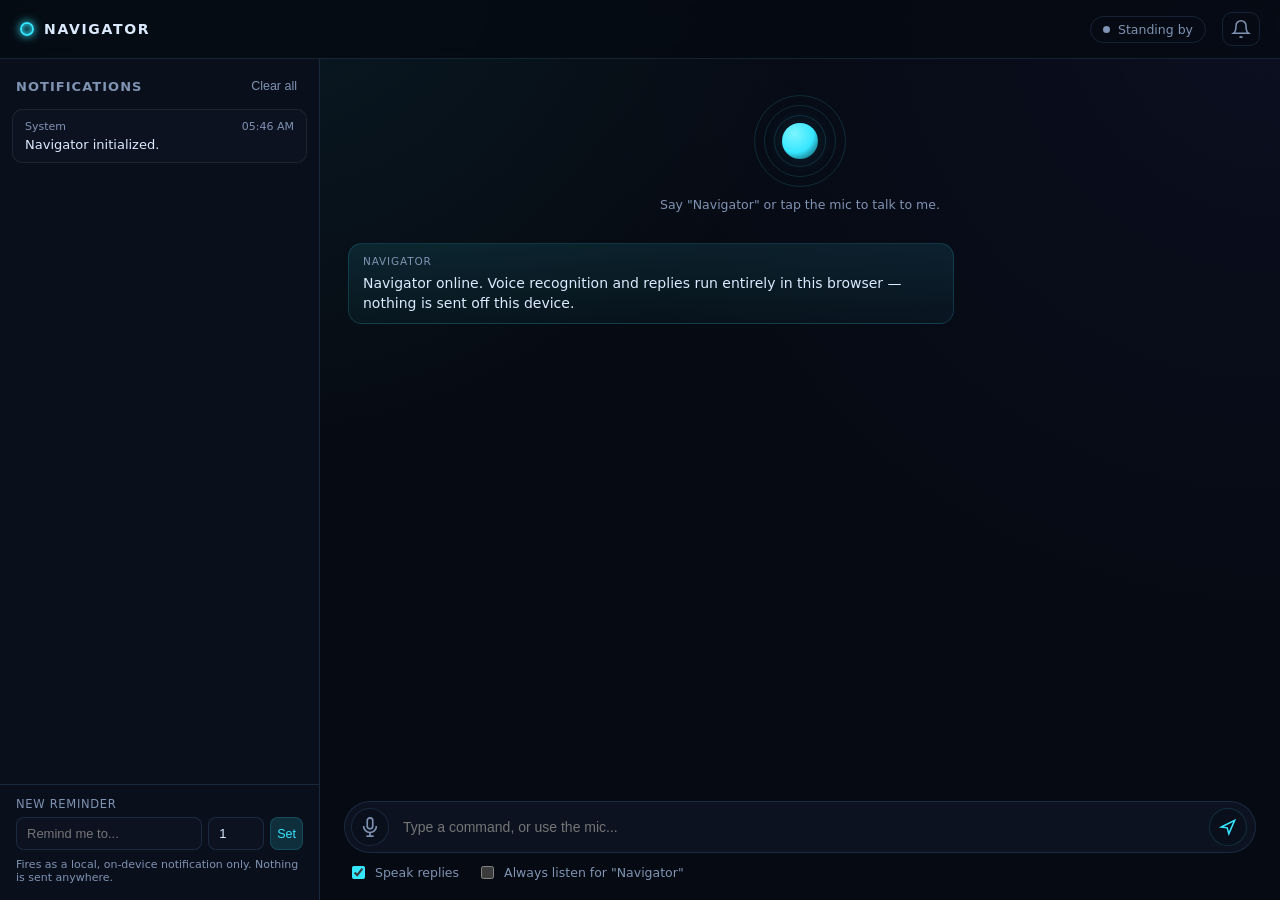
==== navigator/index.html @ 28deb1f8 "Add Navigator: Jarvis-style voice assistant console with notifications - Dark HUD theme, pulsing orb" ====
<!DOCTYPE html>
<html lang="en">
<head>
  <meta charset="UTF-8" />
  <meta name="viewport" content="width=device-width, initial-scale=1.0" />
  <title>Navigator</title>
  <link rel="stylesheet" href="styles.css" />
</head>
<body>
  <div class="app">

    <!-- ===== Header ===== -->
    <header class="topbar">
      <div class="brand">
        <span class="brand-ring" aria-hidden="true"></span>
        <span class="brand-name">NAVIGATOR</span>
      </div>

      <div class="status" id="status-pill">
        <span class="status-dot" id="status-dot"></span>
        <span id="status-text">Standing by</span>
      </div>

      <button class="icon-btn" id="notif-toggle" aria-label="Toggle notifications" title="Notifications">
        <svg viewBox="0 0 24 24" width="20" height="20" fill="none" stroke="currentColor" stroke-width="1.8">
          <path d="M18 8a6 6 0 1 0-12 0c0 7-3 9-3 9h18s-3-2-3-9" />
          <path d="M13.7 21a1.999 1.999 0 0 1-3.4 0" />
        </svg>
        <span class="badge" id="notif-badge" hidden>0</span>
      </button>
    </header>

    <div class="body">

      <!-- ===== Notifications panel ===== -->
      <aside class="panel notif-panel" id="notif-panel">
        <div class="panel-head">
          <h2>Notifications</h2>
          <button class="text-btn" id="notif-clear">Clear all</button>
        </div>

        <ul class="notif-list" id="notif-list">
          <!-- notifications injected here -->
        </ul>

        <form class="reminder-form" id="reminder-form">
          <label for="reminder-text">New reminder</label>
          <div class="reminder-row">
            <input type="text" id="reminder-text" placeholder="Remind me to..." autocomplete="off" />
            <input type="number" id="reminder-minutes" min="0" step="1" value="1" title="Minutes from now" />
            <button type="submit" class="text-btn accent">Set</button>
          </div>
          <p class="hint">Fires as a local, on-device notification only. Nothing is sent anywhere.</p>
        </form>
      </aside>

      <!-- ===== Main console ===== -->
      <main class="console">

        <div class="orb-stage">
          <div class="orb" id="orb">
            <span class="orb-ring r1"></span>
            <span class="orb-ring r2"></span>
            <span class="orb-ring r3"></span>
            <span class="orb-core"></span>
          </div>
          <p class="orb-caption" id="orb-caption">Say "Navigator" or tap the mic to talk to me.</p>
        </div>

        <div class="thread" id="thread" aria-live="polite">
          <!-- chat messages injected here -->
        </div>

        <form class="composer" id="composer">
          <button type="button" class="mic-btn" id="mic-btn" aria-label="Toggle voice input" title="Voice input">
            <svg viewBox="0 0 24 24" width="22" height="22" fill="none" stroke="currentColor" stroke-width="1.8">
              <rect x="9" y="2" width="6" height="12" rx="3" />
              <path d="M5 11a7 7 0 0 0 14 0" />
              <path d="M12 18v4" />
              <path d="M8 22h8" />
            </svg>
          </button>

          <input
            type="text"
            id="composer-input"
            placeholder="Type a command, or use the mic..."
            autocomplete="off"
          />

          <button type="submit" class="send-btn" id="send-btn" aria-label="Send">
            <svg viewBox="0 0 24 24" width="20" height="20" fill="none" stroke="currentColor" stroke-width="1.8">
              <path d="M4 12 20 4 13 20l-2-7-7-1Z" />
            </svg>
          </button>
        </form>

        <div class="options-row">
          <label class="switch">
            <input type="checkbox" id="voice-reply-toggle" checked />
            <span>Speak replies</span>
          </label>
          <label class="switch">
            <input type="checkbox" id="wake-word-toggle" />
            <span>Always listen for "Navigator"</span>
          </label>
        </div>
      </main>
    </div>
  </div>

  <script src="app.js"></script>
</body>
</html>
---- navigator/styles.css ----
:root {
  color-scheme: dark;

  --bg: #060a12;
  --bg-raised: #0c1220;
  --panel: #0a0f1c;
  --line: rgba(120, 190, 255, 0.14);
  --text: #dceaff;
  --text-dim: #7f93b3;
  --accent: #35e6ff;
  --accent-soft: rgba(53, 230, 255, 0.15);
  --accent-strong: #7cf5ff;
  --danger: #ff5c7a;
  --ok: #37e29a;
  --radius: 14px;
  --font: "Segoe UI", Inter, system-ui, -apple-system, sans-serif;
}

* {
  box-sizing: border-box;
}

html, body {
  margin: 0;
  height: 100%;
  background: var(--bg);
  color: var(--text);
  font-family: var(--font);
}

body {
  background:
    radial-gradient(circle at 20% -10%, rgba(53, 230, 255, 0.08), transparent 40%),
    radial-gradient(circle at 100% 0%, rgba(90, 90, 255, 0.06), transparent 45%),
    var(--bg);
}

.app {
  height: 100vh;
  display: flex;
  flex-direction: column;
}

/* ===== Topbar ===== */

.topbar {
  display: flex;
  align-items: center;
  gap: 16px;
  padding: 12px 20px;
  border-bottom: 1px solid var(--line);
  background: rgba(6, 10, 18, 0.8);
  backdrop-filter: blur(6px);
}

.brand {
  display: flex;
  align-items: center;
  gap: 10px;
  font-weight: 700;
  letter-spacing: 0.12em;
  font-size: 14px;
}

.brand-ring {
  width: 14px;
  height: 14px;
  border-radius: 50%;
  border: 2px solid var(--accent);
  box-shadow: 0 0 10px var(--accent), inset 0 0 6px var(--accent);
}

.status {
  margin-left: auto;
  display: flex;
  align-items: center;
  gap: 8px;
  font-size: 12.5px;
  color: var(--text-dim);
  padding: 5px 12px;
  border: 1px solid var(--line);
  border-radius: 999px;
}

.status-dot {
  width: 7px;
  height: 7px;
  border-radius: 50%;
  background: var(--text-dim);
}

.status.listening .status-dot { background: var(--accent); box-shadow: 0 0 8px var(--accent); }
.status.speaking .status-dot { background: var(--ok); box-shadow: 0 0 8px var(--ok); }
.status.listening, .status.speaking { color: var(--text); }

.icon-btn {
  position: relative;
  background: transparent;
  border: 1px solid var(--line);
  color: var(--text-dim);
  border-radius: 10px;
  width: 38px;
  height: 34px;
  display: flex;
  align-items: center;
  justify-content: center;
  cursor: pointer;
}

.icon-btn:hover { color: var(--accent); border-color: var(--accent-soft); }

.badge {
  position: absolute;
  top: -6px;
  right: -6px;
  background: var(--danger);
  color: #1a0007;
  font-size: 10.5px;
  font-weight: 700;
  line-height: 1;
  padding: 2px 5px;
  border-radius: 999px;
  min-width: 16px;
  text-align: center;
}

/* ===== Body layout ===== */

.body {
  flex: 1;
  display: flex;
  overflow: hidden;
}

/* ===== Notifications panel ===== */

.notif-panel {
  width: 320px;
  flex-shrink: 0;
  border-right: 1px solid var(--line);
  background: var(--panel);
  display: flex;
  flex-direction: column;
  transform: translateX(0);
  transition: margin-left 0.2s ease;
}

.notif-panel.collapsed {
  margin-left: -320px;
}

.panel-head {
  display: flex;
  align-items: center;
  justify-content: space-between;
  padding: 16px 16px 8px;
}

.panel-head h2 {
  font-size: 13px;
  letter-spacing: 0.08em;
  text-transform: uppercase;
  color: var(--text-dim);
  margin: 0;
}

.text-btn {
  background: transparent;
  border: none;
  color: var(--text-dim);
  font-size: 12.5px;
  cursor: pointer;
  padding: 4px 6px;
}

.text-btn:hover { color: var(--text); }
.text-btn.accent { color: var(--accent); }

.notif-list {
  list-style: none;
  margin: 0;
  padding: 4px 12px;
  overflow-y: auto;
  flex: 1;
  display: flex;
  flex-direction: column;
  gap: 8px;
}

.notif-item {
  border: 1px solid var(--line);
  background: var(--bg-raised);
  border-radius: 10px;
  padding: 10px 12px;
  font-size: 13px;
}

.notif-item .n-top {
  display: flex;
  justify-content: space-between;
  gap: 8px;
  color: var(--text-dim);
  font-size: 11px;
  margin-bottom: 4px;
}

.notif-item.kind-reminder { border-color: rgba(53, 230, 255, 0.35); }
.notif-item.kind-system { border-color: rgba(255, 255, 255, 0.08); }

.notif-empty {
  color: var(--text-dim);
  font-size: 13px;
  padding: 20px 8px;
  text-align: center;
}

.reminder-form {
  border-top: 1px solid var(--line);
  padding: 12px 16px 16px;
}

.reminder-form label {
  display: block;
  font-size: 11.5px;
  text-transform: uppercase;
  letter-spacing: 0.06em;
  color: var(--text-dim);
  margin-bottom: 6px;
}

.reminder-row {
  display: flex;
  gap: 6px;
}

.reminder-row input[type="text"] {
  flex: 1;
  min-width: 0;
}

.reminder-row input[type="number"] {
  width: 56px;
}

.reminder-form input {
  background: var(--bg-raised);
  border: 1px solid var(--line);
  border-radius: 8px;
  color: var(--text);
  padding: 8px 10px;
  font-size: 13px;
}

.reminder-form input:focus { outline: 1px solid var(--accent); }

.reminder-row button {
  border-radius: 8px;
  border: 1px solid var(--accent-soft);
  background: var(--accent-soft);
}

.hint {
  font-size: 11px;
  color: var(--text-dim);
  margin: 8px 0 0;
}

/* ===== Console (main) ===== */

.console {
  flex: 1;
  display: flex;
  flex-direction: column;
  padding: 18px 24px;
  min-width: 0;
}

.orb-stage {
  display: flex;
  flex-direction: column;
  align-items: center;
  padding: 18px 0 10px;
}

.orb {
  position: relative;
  width: 92px;
  height: 92px;
}

.orb-core {
  position: absolute;
  inset: 28px;
  border-radius: 50%;
  background: radial-gradient(circle at 35% 30%, var(--accent-strong), var(--accent) 55%, #063542 100%);
  box-shadow: 0 0 24px var(--accent-soft);
}

.orb-ring {
  position: absolute;
  inset: 0;
  border-radius: 50%;
  border: 1px solid var(--accent-soft);
}

.orb-ring.r2 { inset: 10px; }
.orb-ring.r3 { inset: 20px; }

.orb.listening .orb-ring,
.orb.speaking .orb-ring {
  animation: pulse 1.6s ease-out infinite;
  border-color: var(--accent);
}

.orb.listening .r2 { animation-delay: 0.2s; }
.orb.listening .r3 { animation-delay: 0.4s; }
.orb.speaking .orb-core { animation: glow 0.9s ease-in-out infinite; }

@keyframes pulse {
  0% { transform: scale(0.9); opacity: 0.9; }
  100% { transform: scale(1.5); opacity: 0; }
}

@keyframes glow {
  0%, 100% { filter: brightness(1); }
  50% { filter: brightness(1.5); }
}

.orb-caption {
  margin-top: 10px;
  font-size: 12.5px;
  color: var(--text-dim);
}

.thread {
  flex: 1;
  overflow-y: auto;
  display: flex;
  flex-direction: column;
  gap: 10px;
  padding: 8px 4px 16px;
}

.msg {
  max-width: 68ch;
  padding: 10px 14px;
  border-radius: var(--radius);
  font-size: 14px;
  line-height: 1.45;
}

.msg.user {
  align-self: flex-end;
  background: var(--bg-raised);
  border: 1px solid var(--line);
}

.msg.navigator {
  align-self: flex-start;
  background: linear-gradient(180deg, rgba(53, 230, 255, 0.1), rgba(53, 230, 255, 0.04));
  border: 1px solid var(--accent-soft);
}

.msg .who {
  display: block;
  font-size: 10.5px;
  letter-spacing: 0.08em;
  text-transform: uppercase;
  color: var(--text-dim);
  margin-bottom: 4px;
}

/* ===== Composer ===== */

.composer {
  display: flex;
  align-items: center;
  gap: 8px;
  border: 1px solid var(--line);
  background: var(--bg-raised);
  border-radius: 999px;
  padding: 6px 8px 6px 6px;
}

.composer input {
  flex: 1;
  background: transparent;
  border: none;
  color: var(--text);
  font-size: 14px;
  padding: 8px 6px;
}

.composer input:focus { outline: none; }

.mic-btn, .send-btn {
  flex-shrink: 0;
  width: 38px;
  height: 38px;
  border-radius: 50%;
  border: 1px solid var(--line);
  background: var(--panel);
  color: var(--text-dim);
  display: flex;
  align-items: center;
  justify-content: center;
  cursor: pointer;
}

.send-btn { color: var(--accent); border-color: var(--accent-soft); }
.send-btn:hover { background: var(--accent-soft); }

.mic-btn:hover { color: var(--accent); border-color: var(--accent-soft); }
.mic-btn.active {
  background: var(--accent);
  border-color: var(--accent);
  color: #04222b;
  box-shadow: 0 0 16px var(--accent-soft);
}

.options-row {
  display: flex;
  gap: 18px;
  padding: 10px 4px 0;
  flex-wrap: wrap;
}

.switch {
  display: flex;
  align-items: center;
  gap: 7px;
  font-size: 12.5px;
  color: var(--text-dim);
  cursor: pointer;
}

.switch input { accent-color: var(--accent); }

/* ===== Scrollbars ===== */

.notif-list::-webkit-scrollbar,
.thread::-webkit-scrollbar {
  width: 8px;
}

.notif-list::-webkit-scrollbar-thumb,
.thread::-webkit-scrollbar-thumb {
  background: var(--line);
  border-radius: 999px;
}

/* ===== Responsive ===== */

@media (max-width: 760px) {
  .notif-panel {
    position: fixed;
    top: 57px;
    bottom: 0;
    left: 0;
    z-index: 20;
    width: min(320px, 84vw);
    box-shadow: 20px 0 40px rgba(0, 0, 0, 0.5);
  }

  .notif-panel.collapsed {
    margin-left: min(-320px, -84vw);
  }

  .console {
    padding: 14px 14px;
  }

  .msg {
    max-width: 88vw;
  }
}
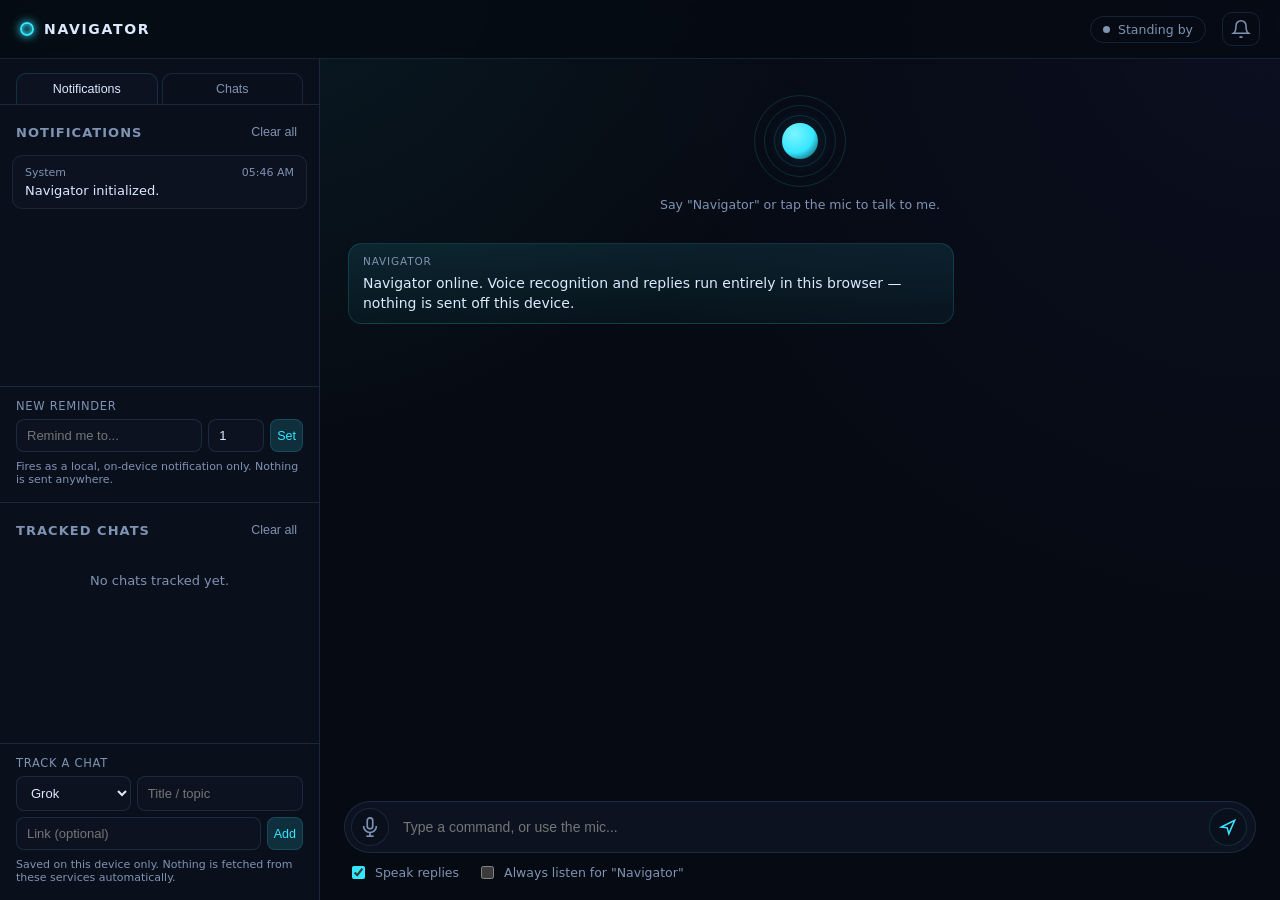
==== commit 09587767: "Add Chats tracker tab to Navigator's notifications panel Lets you log conversations from Grok, ChatG" ====
--- a/navigator/index.html
+++ b/navigator/index.html
@@ -32,26 +32,64 @@
 
     <div class="body">
 
-      <!-- ===== Notifications panel ===== -->
+      <!-- ===== Notifications / Chats panel ===== -->
       <aside class="panel notif-panel" id="notif-panel">
-        <div class="panel-head">
-          <h2>Notifications</h2>
-          <button class="text-btn" id="notif-clear">Clear all</button>
+        <div class="panel-tabs">
+          <button class="tab-btn active" id="tab-btn-notifications" data-tab="notifications">Notifications</button>
+          <button class="tab-btn" id="tab-btn-chats" data-tab="chats">Chats</button>
         </div>
 
-        <ul class="notif-list" id="notif-list">
-          <!-- notifications injected here -->
-        </ul>
+        <div class="tab-panel" id="tab-notifications">
+          <div class="panel-head">
+            <h2>Notifications</h2>
+            <button class="text-btn" id="notif-clear">Clear all</button>
+          </div>
 
-        <form class="reminder-form" id="reminder-form">
-          <label for="reminder-text">New reminder</label>
-          <div class="reminder-row">
-            <input type="text" id="reminder-text" placeholder="Remind me to..." autocomplete="off" />
-            <input type="number" id="reminder-minutes" min="0" step="1" value="1" title="Minutes from now" />
-            <button type="submit" class="text-btn accent">Set</button>
+          <ul class="notif-list" id="notif-list">
+            <!-- notifications injected here -->
+          </ul>
+
+          <form class="reminder-form" id="reminder-form">
+            <label for="reminder-text">New reminder</label>
+            <div class="reminder-row">
+              <input type="text" id="reminder-text" placeholder="Remind me to..." autocomplete="off" />
+              <input type="number" id="reminder-minutes" min="0" step="1" value="1" title="Minutes from now" />
+              <button type="submit" class="text-btn accent">Set</button>
+            </div>
+            <p class="hint">Fires as a local, on-device notification only. Nothing is sent anywhere.</p>
+          </form>
+        </div>
+
+        <div class="tab-panel" id="tab-chats" hidden>
+          <div class="panel-head">
+            <h2>Tracked chats</h2>
+            <button class="text-btn" id="chats-clear">Clear all</button>
           </div>
-          <p class="hint">Fires as a local, on-device notification only. Nothing is sent anywhere.</p>
-        </form>
+
+          <ul class="chat-list" id="chat-list">
+            <!-- tracked chats injected here -->
+          </ul>
+
+          <form class="chat-form" id="chat-form">
+            <label for="chat-title">Track a chat</label>
+            <div class="chat-row">
+              <select id="chat-platform">
+                <option>Grok</option>
+                <option>ChatGPT</option>
+                <option>Gemini</option>
+                <option>Copilot</option>
+                <option>Microsoft Copilot</option>
+                <option>GitHub Copilot</option>
+              </select>
+              <input type="text" id="chat-title" placeholder="Title / topic" autocomplete="off" />
+            </div>
+            <div class="chat-row">
+              <input type="url" id="chat-link" placeholder="Link (optional)" autocomplete="off" />
+              <button type="submit" class="text-btn accent">Add</button>
+            </div>
+            <p class="hint">Saved on this device only. Nothing is fetched from these services automatically.</p>
+          </form>
+        </div>
       </aside>
 
       <!-- ===== Main console ===== -->
--- a/navigator/styles.css
+++ b/navigator/styles.css
@@ -149,6 +149,38 @@
   margin-left: -320px;
 }
 
+.panel-tabs {
+  display: flex;
+  gap: 4px;
+  padding: 14px 16px 0;
+}
+
+.tab-btn {
+  flex: 1;
+  background: transparent;
+  border: 1px solid var(--line);
+  border-bottom: none;
+  color: var(--text-dim);
+  font-size: 12.5px;
+  padding: 8px 10px;
+  border-radius: 10px 10px 0 0;
+  cursor: pointer;
+}
+
+.tab-btn.active {
+  color: var(--text);
+  background: var(--bg-raised);
+  border-color: var(--accent-soft);
+}
+
+.tab-panel {
+  display: flex;
+  flex-direction: column;
+  flex: 1;
+  min-height: 0;
+  border-top: 1px solid var(--line);
+}
+
 .panel-head {
   display: flex;
   align-items: center;
@@ -212,6 +244,103 @@
   font-size: 13px;
   padding: 20px 8px;
   text-align: center;
+}
+
+.chat-list {
+  list-style: none;
+  margin: 0;
+  padding: 4px 12px;
+  overflow-y: auto;
+  flex: 1;
+  display: flex;
+  flex-direction: column;
+  gap: 8px;
+}
+
+.chat-item {
+  border: 1px solid var(--line);
+  background: var(--bg-raised);
+  border-radius: 10px;
+  padding: 10px 12px;
+  font-size: 13px;
+}
+
+.chat-item .c-top {
+  display: flex;
+  align-items: center;
+  justify-content: space-between;
+  gap: 8px;
+  margin-bottom: 4px;
+}
+
+.chat-item .c-title {
+  display: block;
+  margin-top: 2px;
+}
+
+.chat-item a.c-link {
+  color: var(--accent);
+  font-size: 11.5px;
+  text-decoration: none;
+}
+
+.chat-item a.c-link:hover { text-decoration: underline; }
+
+.platform-badge {
+  font-size: 10.5px;
+  letter-spacing: 0.03em;
+  padding: 2px 8px;
+  border-radius: 999px;
+  border: 1px solid var(--line);
+  color: var(--text-dim);
+  white-space: nowrap;
+}
+
+.platform-badge.p-grok { border-color: rgba(255, 255, 255, 0.3); color: var(--text); }
+.platform-badge.p-chatgpt { border-color: rgba(116, 170, 156, 0.5); color: #74d6b9; }
+.platform-badge.p-gemini { border-color: rgba(150, 150, 255, 0.5); color: #a6b1ff; }
+.platform-badge.p-copilot { border-color: rgba(53, 230, 255, 0.5); color: var(--accent); }
+.platform-badge.p-microsoft-copilot { border-color: rgba(97, 199, 255, 0.5); color: #61c7ff; }
+.platform-badge.p-github-copilot { border-color: rgba(180, 180, 180, 0.5); color: #cfd6e0; }
+
+.chat-form {
+  border-top: 1px solid var(--line);
+  padding: 12px 16px 16px;
+}
+
+.chat-form label {
+  display: block;
+  font-size: 11.5px;
+  text-transform: uppercase;
+  letter-spacing: 0.06em;
+  color: var(--text-dim);
+  margin-bottom: 6px;
+}
+
+.chat-row {
+  display: flex;
+  gap: 6px;
+  margin-bottom: 6px;
+}
+
+.chat-row input, .chat-row select {
+  background: var(--bg-raised);
+  border: 1px solid var(--line);
+  border-radius: 8px;
+  color: var(--text);
+  padding: 8px 10px;
+  font-size: 13px;
+}
+
+.chat-row input { flex: 1; min-width: 0; }
+.chat-row select { flex-shrink: 0; max-width: 40%; }
+.chat-row input:focus, .chat-row select:focus { outline: 1px solid var(--accent); }
+
+.chat-row button {
+  border-radius: 8px;
+  border: 1px solid var(--accent-soft);
+  background: var(--accent-soft);
+  flex-shrink: 0;
 }
 
 .reminder-form {
@@ -439,11 +568,13 @@
 /* ===== Scrollbars ===== */
 
 .notif-list::-webkit-scrollbar,
+.chat-list::-webkit-scrollbar,
 .thread::-webkit-scrollbar {
   width: 8px;
 }
 
 .notif-list::-webkit-scrollbar-thumb,
+.chat-list::-webkit-scrollbar-thumb,
 .thread::-webkit-scrollbar-thumb {
   background: var(--line);
   border-radius: 999px;
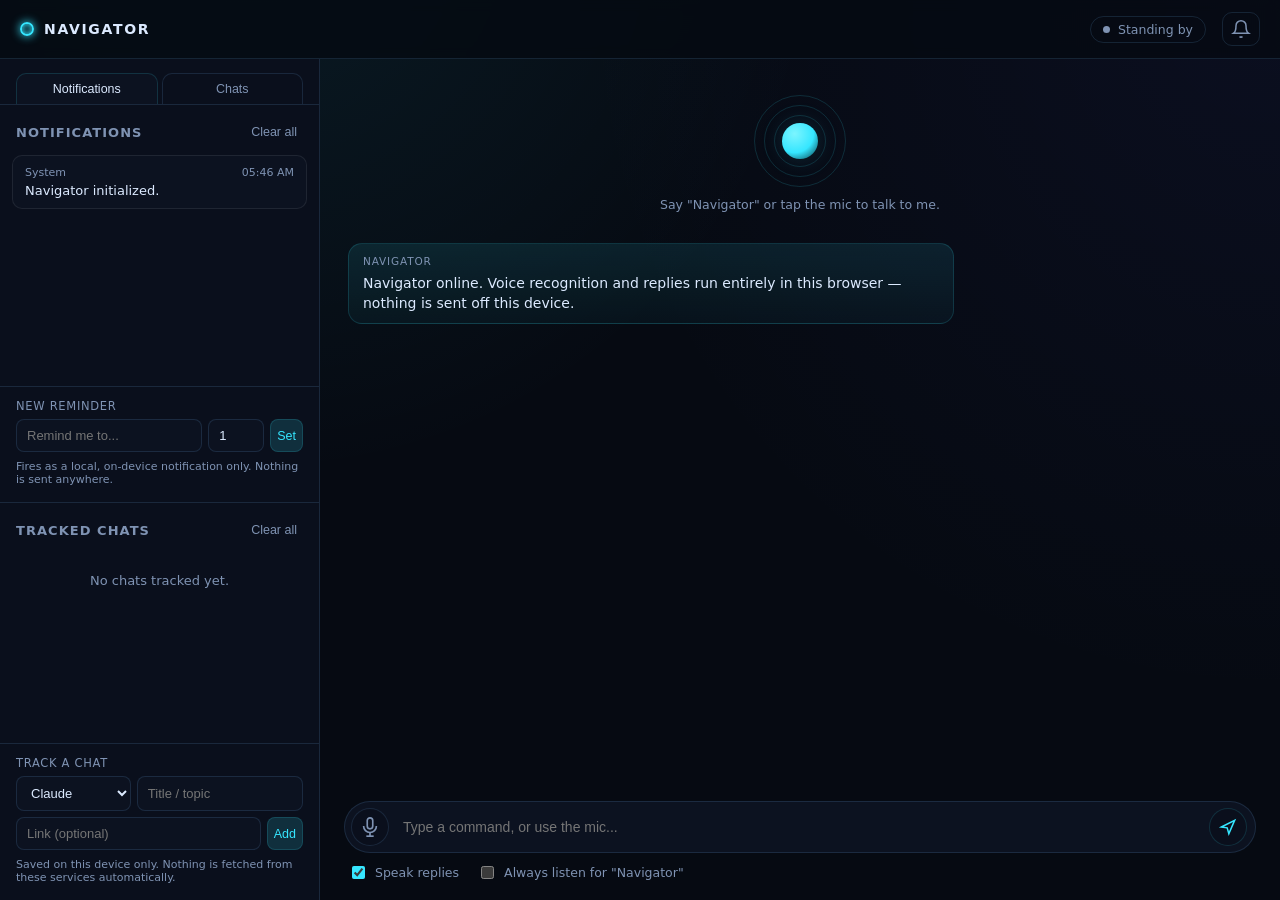
==== commit d0ac689b: "Navigator: add Claude to the tracked-chats platform list Co-Authored-By: Claude Sonnet 5 <noreply@an" ====
--- a/navigator/index.html
+++ b/navigator/index.html
@@ -74,6 +74,7 @@
             <label for="chat-title">Track a chat</label>
             <div class="chat-row">
               <select id="chat-platform">
+                <option>Claude</option>
                 <option>Grok</option>
                 <option>ChatGPT</option>
                 <option>Gemini</option>
--- a/navigator/styles.css
+++ b/navigator/styles.css
@@ -296,6 +296,7 @@
   white-space: nowrap;
 }
 
+.platform-badge.p-claude { border-color: rgba(255, 165, 105, 0.5); color: #ffb37a; }
 .platform-badge.p-grok { border-color: rgba(255, 255, 255, 0.3); color: var(--text); }
 .platform-badge.p-chatgpt { border-color: rgba(116, 170, 156, 0.5); color: #74d6b9; }
 .platform-badge.p-gemini { border-color: rgba(150, 150, 255, 0.5); color: #a6b1ff; }
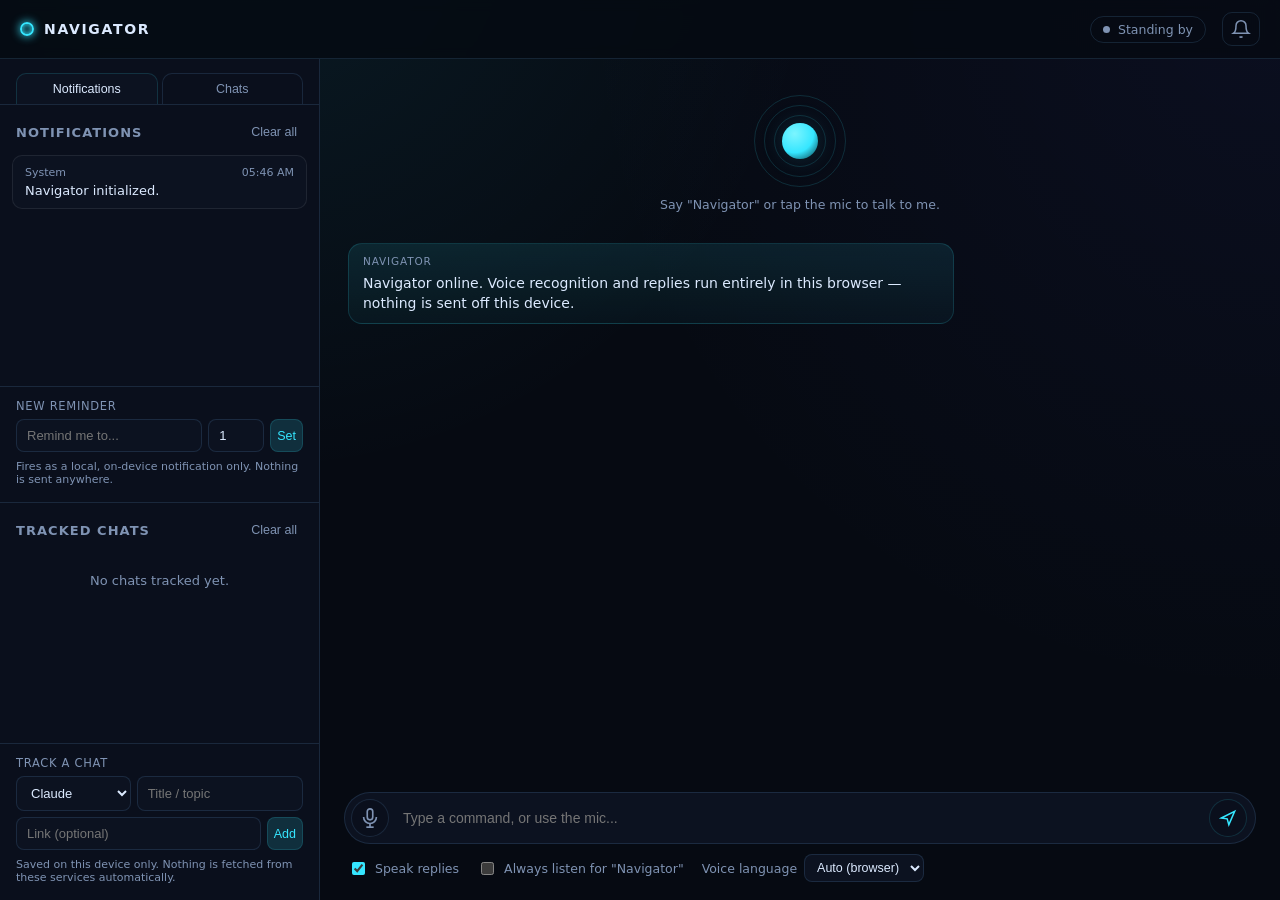
==== commit 28012282: "Navigator: add a voice language picker (English / Bulgarian / auto) Applies to both speech recogniti" ====
--- a/navigator/index.html
+++ b/navigator/index.html
@@ -143,6 +143,14 @@
             <input type="checkbox" id="wake-word-toggle" />
             <span>Always listen for "Navigator"</span>
           </label>
+          <label class="lang-picker" for="lang-select">
+            <span>Voice language</span>
+            <select id="lang-select">
+              <option value="auto">Auto (browser)</option>
+              <option value="en-US">English</option>
+              <option value="bg-BG">Български</option>
+            </select>
+          </label>
         </div>
       </main>
     </div>
--- a/navigator/styles.css
+++ b/navigator/styles.css
@@ -566,6 +566,25 @@
 
 .switch input { accent-color: var(--accent); }
 
+.lang-picker {
+  display: flex;
+  align-items: center;
+  gap: 7px;
+  font-size: 12.5px;
+  color: var(--text-dim);
+}
+
+.lang-picker select {
+  background: var(--bg-raised);
+  border: 1px solid var(--line);
+  border-radius: 8px;
+  color: var(--text);
+  padding: 5px 8px;
+  font-size: 12.5px;
+}
+
+.lang-picker select:focus { outline: 1px solid var(--accent); }
+
 /* ===== Scrollbars ===== */
 
 .notif-list::-webkit-scrollbar,
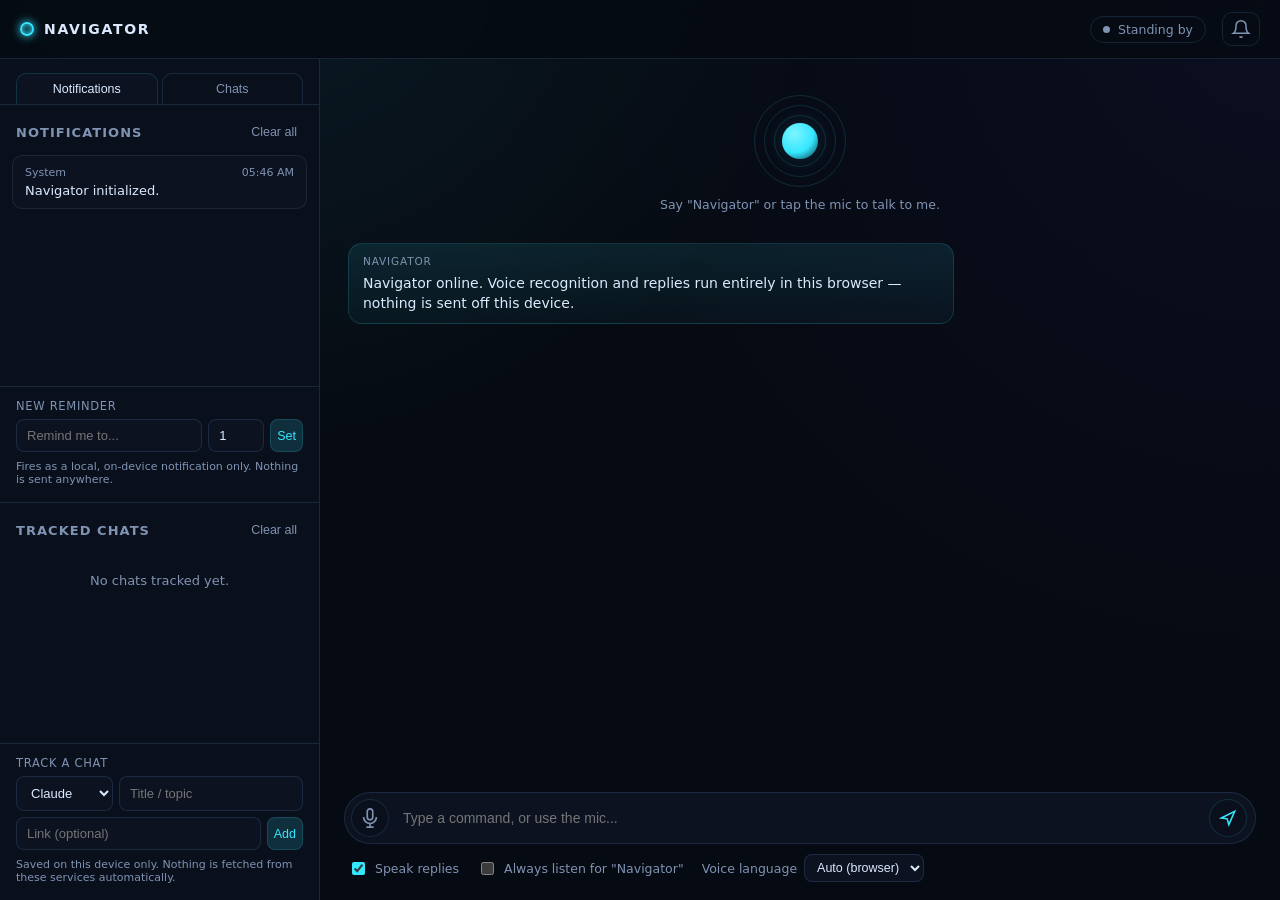
==== commit c3751821: "Navigator: installable as a home-screen app on iOS/Android + trim platform list - Add manifest.json," ====
--- a/navigator/index.html
+++ b/navigator/index.html
@@ -2,9 +2,24 @@
 <html lang="en">
 <head>
   <meta charset="UTF-8" />
-  <meta name="viewport" content="width=device-width, initial-scale=1.0" />
+  <meta name="viewport" content="width=device-width, initial-scale=1.0, viewport-fit=cover" />
   <title>Navigator</title>
   <link rel="stylesheet" href="styles.css" />
+
+  <!-- PWA / "Add to Home Screen" support. Only takes effect when this file
+       is opened directly (e.g. in Safari) as the top-level page — a page
+       embedded in another site's iframe (like a hosted preview) can't
+       control the home-screen icon/name, since the browser reads these
+       tags from whatever page is actually at the top of the tab. -->
+  <link rel="manifest" href="manifest.json" />
+  <meta name="theme-color" content="#060a12" />
+
+  <!-- iOS: makes "Add to Home Screen" launch full-screen, no Safari
+       chrome, with Navigator's own icon and name. -->
+  <link rel="apple-touch-icon" href="icons/icon-512.png" />
+  <meta name="apple-mobile-web-app-capable" content="yes" />
+  <meta name="apple-mobile-web-app-status-bar-style" content="black-translucent" />
+  <meta name="apple-mobile-web-app-title" content="Navigator" />
 </head>
 <body>
   <div class="app">
@@ -75,12 +90,8 @@
             <div class="chat-row">
               <select id="chat-platform">
                 <option>Claude</option>
-                <option>Grok</option>
                 <option>ChatGPT</option>
                 <option>Gemini</option>
-                <option>Copilot</option>
-                <option>Microsoft Copilot</option>
-                <option>GitHub Copilot</option>
               </select>
               <input type="text" id="chat-title" placeholder="Title / topic" autocomplete="off" />
             </div>
--- a/navigator/styles.css
+++ b/navigator/styles.css
@@ -47,7 +47,8 @@
   display: flex;
   align-items: center;
   gap: 16px;
-  padding: 12px 20px;
+  padding: calc(12px + env(safe-area-inset-top)) calc(20px + env(safe-area-inset-right)) 12px
+    calc(20px + env(safe-area-inset-left));
   border-bottom: 1px solid var(--line);
   background: rgba(6, 10, 18, 0.8);
   backdrop-filter: blur(6px);
@@ -401,7 +402,8 @@
   flex: 1;
   display: flex;
   flex-direction: column;
-  padding: 18px 24px;
+  padding: 18px calc(24px + env(safe-area-inset-right)) calc(18px + env(safe-area-inset-bottom))
+    calc(24px + env(safe-area-inset-left));
   min-width: 0;
 }
 
@@ -618,7 +620,8 @@
   }
 
   .console {
-    padding: 14px 14px;
+    padding: 14px calc(14px + env(safe-area-inset-right)) calc(14px + env(safe-area-inset-bottom))
+      calc(14px + env(safe-area-inset-left));
   }
 
   .msg {
